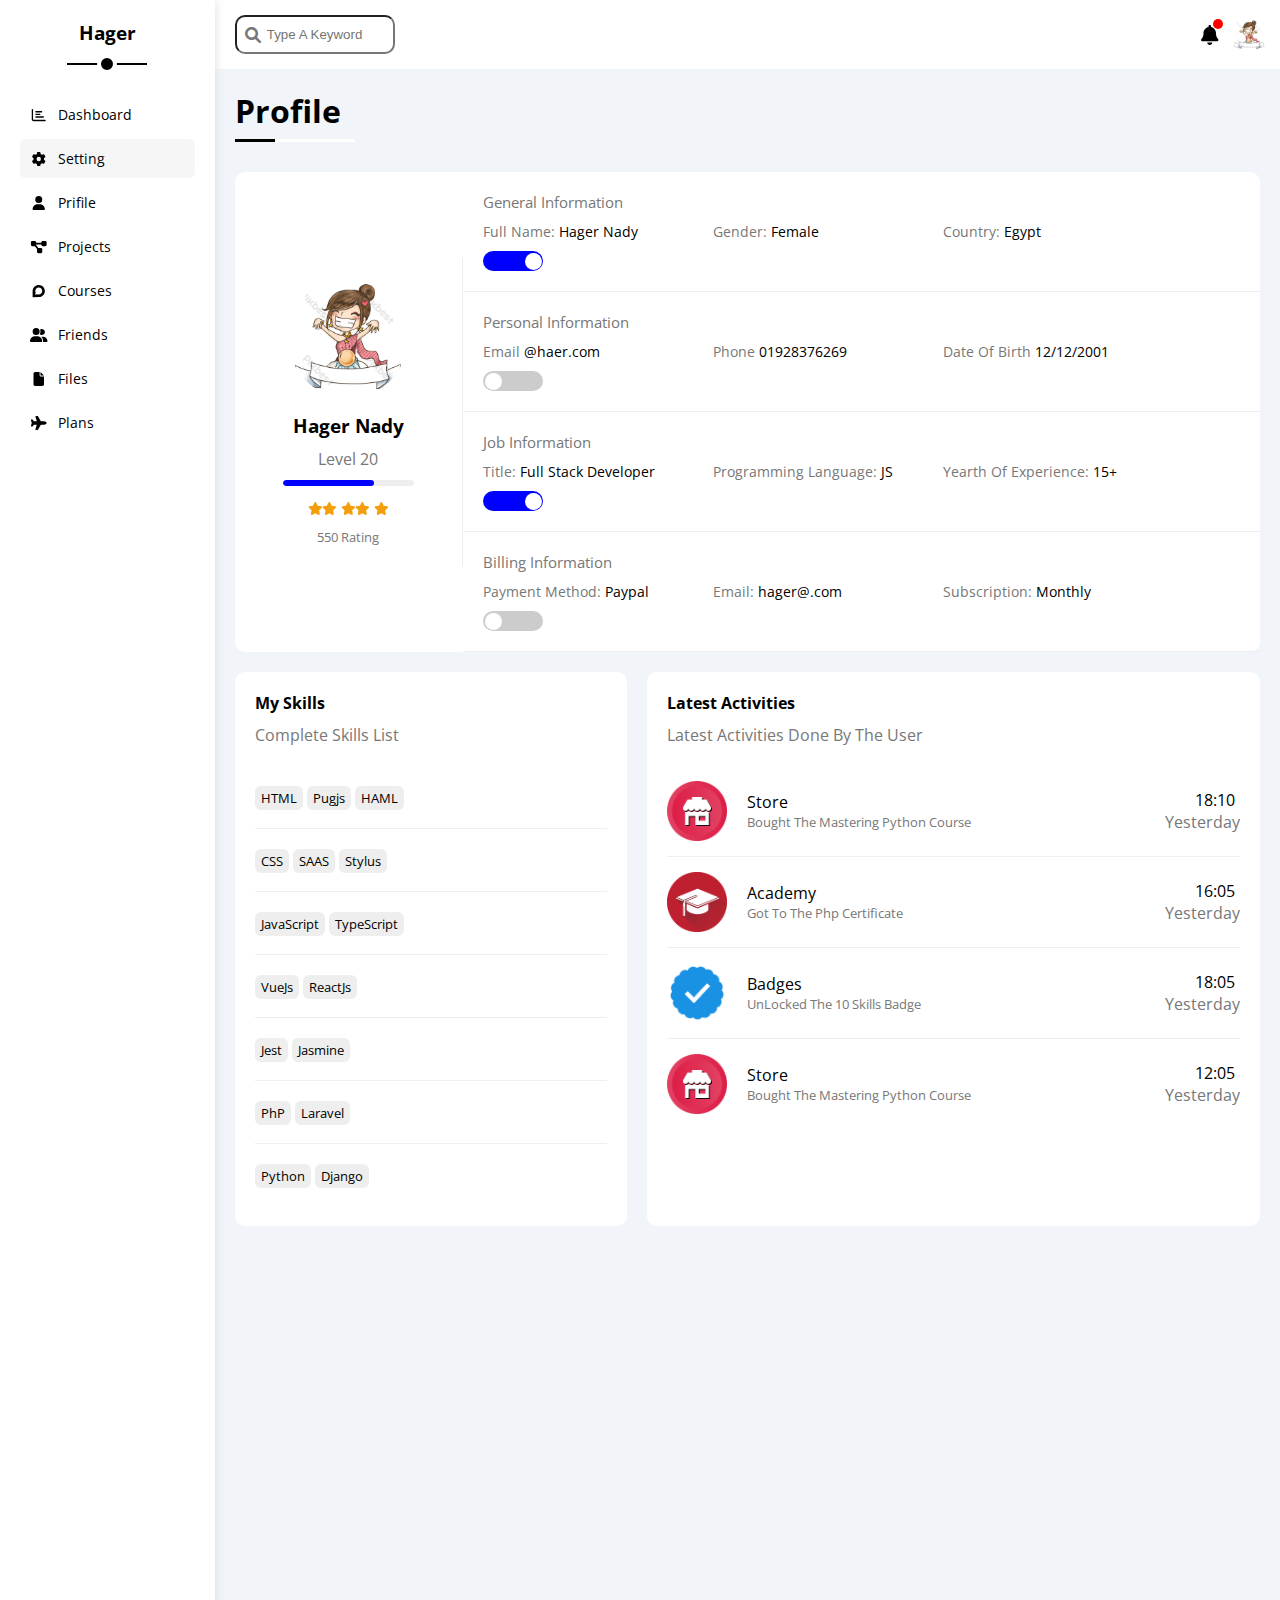
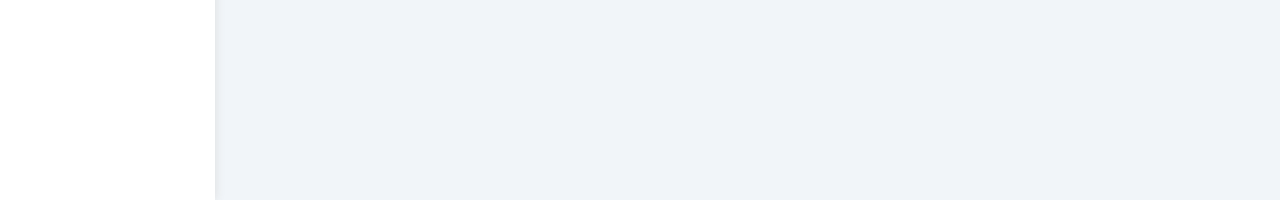
==== profile.html @ 261fcc60 "add profile page" ====
<!DOCTYPE html>
<html lang="en">

<head>
    <meta charset="UTF-8">
    <meta name="viewport" content="width=device-width, initial-scale=1.0">
    <title>Temblate4</title>
    <link rel="styles+heet" href="css/helpers/all.min.css">
    <link href="https://cdnjs.cloudflare.com/ajax/libs/font-awesome/6.0.0-beta3/css/all.min.css" rel="stylesheet">
    <link rel="stylesheet" href="css/helpers/reset.css">
    <link rel="stylesheet" href="css/helpers/global.css">
    <link rel="stylesheet" href="css/helpers/variables.css">
    <link rel="preconnect" href="https://fonts.googleapis.com">
    <link rel="preconnect" href="https://fonts.gstatic.com" crossorigin>
    <link href="https://fonts.googleapis.com/css2?family=Open+Sans:ital,wght@0,300..800;1,300..800&display=swap"
        rel="stylesheet">
    <link rel="stylesheet" href="css/style/framework.css">
    <link rel="stylesheet" href="css/style/sidebar-section.css">
    <link rel="stylesheet" href="css/mediaquery/sidebar-media.css">
    <link rel="stylesheet" href="css/style/head-section.css">
    <link rel="stylesheet" href="css/style/profile-section.css">
    <link rel="stylesheet" href="css/mediaquery/profile-media.css">


</head>

<body>


    <div class="page d-flex">
        <div class="sidebar bg-white p-20 p-relative">
            <h3 class="p-relative txt-c">Hager</h3>
            <ul>
                <li>
                    <a class="d-flex align-center fs-14 c-black rad-6 p-10" href="index.html">
                        <i class="fa-regular fa-chart-bar fa-fw"></i>
                        <span class="fs-14 hide-mobile">Dashboard</span>
                    </a>
                </li>
                <li>
                    <a class="active d-flex align-center fs-14 c-black rad-6 p-10" href="settings.html">
                        <i class="fa-solid fa-gear fa-fw"></i>
                        <span class="fs-14 hide-mobile">Setting</span>
                    </a>
                </li>
                <li>
                    <a class="d-flex align-center fs-14 c-black rad-6 p-10" href="profile.html">
                        <i class="fa-solid fa-user fa-fw"></i>
                        <span class="fs-14 hide-mobile">Prifile</span>
                    </a>
                </li>
                <li>
                    <a class="d-flex align-center fs-14 c-black rad-6 p-10" href="projects.html">
                        <i class="fa-solid fa-diagram-project fa-fw"></i>
                        <span class="fs-14 hide-mobile">Projects</span>
                    </a>
                </li>
                <li>
                    <a class="d-flex align-center fs-14 c-black rad-6 p-10" href="courses.html">
                        <i class="fa-brands fa-discourse fa-fw"></i>
                        <span class="fs-14 hide-mobile">Courses</span>
                    </a>
                </li>
                <li>
                    <a class="d-flex align-center fs-14 c-black rad-6 p-10" href="friends.html">
                        <i class="fa-solid fa-user-group fa-fw"></i>
                        <span class="fs-14 hide-mobile">Friends</span>
                    </a>
                </li>
                <li>
                    <a class="d-flex align-center fs-14 c-black rad-6 p-10" href="files.html">
                        <i class="fa-solid fa-file fa-fw"></i>
                        <span class="fs-14 hide-mobile">Files</span>
                    </a>
                </li>
                <li>
                    <a class="d-flex align-center fs-14 c-black rad-6 p-10" href="plans.html">
                        <i class="fa-solid fa-plane fa-fw"></i>
                        <span class="fs-14 hide-mobile">Plans</span>
                    </a>
                </li>
            </ul>
        </div>
        <div class="content w-full">
            <!-- Strart Head -->
            <div class="head bg-white p-15 between-flex">
                <div class="search p-relative">
                    <input class="p-10 .border-ccc rad-10" type="search" placeholder="Type A Keyword">
                </div>
                <div class="icons d-flex align-center">
                    <span class="p-relative notification">
                        <i class="fa-solid fa-bell fa-lg"></i>
                    </span>
                    <img src="images/header/avatar.jpg!w700wp" alt="">
                </div>
            </div>
            <!-- End Head -->

            <!-- Strart profile -->
            <h1 class="p-relative">Profile</h1>
            <div class="profile-page m-20 d-grid g-20">
                <div class="overview bg-white rad-10 d-flex align-center">
                    <div class="avatar-box txt-c p-20">
                        <img class="mb-10 rad-50" src="images/profle/avatar.jpg!w700wp" alt="">
                        <h3 class=" mb-10">Hager Nady</h3>
                        <p class="c-grey mb-10">Level 20</p>
                        <div class="leve-progress rad-6 bg-eee p-relative">
                            <span style="width: 70%;" class="progress rad-6"></span>
                        </div>
                        <div class="rating mt-10 mb-10 c-orange ">
                            <i class="fa-solid fa-star fs-13"></i><i class="fa-solid fa-star fs-13"></i>
                            <i class="fa-solid fa-star fs-13"></i><i class="fa-solid fa-star fs-13"></i>
                            <i class="fa-solid fa-star fs-13"></i>
                        </div>
                        <p class="c-grey fs-13">550 Rating</p>
                    </div>
                    <div class="info-box">
                        <!-- Start Information Row -->
                        <div class="box p-20 d-flex align-center ">
                            <h4 class=" c-grey w-full fs-15">General Information</h4>
                            <div class="fs-14">
                                <span class="c-grey">Full Name:</span>
                                <span>Hager Nady</span>
                            </div>
                            <div class="fs-14">
                                <span class="c-grey">Gender:</span>
                                <span>Female</span>
                            </div>
                            <div class="fs-14">
                                <span class="c-grey">Country:</span>
                                <span>Egypt</span>
                            </div>

                            <div>
                                <label class="d-flex align-center">
                                    <input class="toggle-check" type="checkbox" checked>
                                    <div class="toggle-switch"></div>
                                </label>
                            </div>
                        </div>
                        <!-- Start Information Row -->

                        <!-- Start Information Row -->
                        <div class="box p-20 d-flex align-center ">
                            <h4 class=" c-grey w-full fs-15">Personal Information</h4>
                            <div class="fs-14">
                                <span class="c-grey">Email</span>
                                <span>@haer.com</span>
                            </div>
                            <div class="fs-14">
                                <span class="c-grey">Phone</span>
                                <span>01928376269</span>
                            </div>
                            <div class="fs-14">
                                <span class="c-grey">Date Of Birth</span>
                                <span>12/12/2001</span>
                            </div>

                            <div>
                                <label class="d-flex align-center">
                                    <input class="toggle-check" type="checkbox">
                                    <div class="toggle-switch"></div>
                                </label>
                            </div>
                        </div>
                        <!-- Start Information Row -->

                        <!-- Start Information Row -->
                        <div class="box p-20 d-flex align-center ">
                            <h4 class=" c-grey w-full fs-15">Job Information</h4>
                            <div class="fs-14">
                                <span class="c-grey">Title:</span>
                                <span>Full Stack Developer</span>
                            </div>
                            <div class="fs-14">
                                <span class="c-grey">Programming Language:</span>
                                <span>JS</span>
                            </div>
                            <div class="fs-14">
                                <span class="c-grey">Yearth Of Experience:</span>
                                <span>15+</span>
                            </div>

                            <div>
                                <label class="d-flex align-center">
                                    <input class="toggle-check" type="checkbox" checked>
                                    <div class="toggle-switch"></div>
                                </label>
                            </div>
                        </div>
                        <!-- Start Information Row -->

                        <!-- Start Information Row -->
                        <div class="box p-20 d-flex align-center ">
                            <h4 class=" c-grey w-full fs-15">Billing Information</h4>
                            <div class="fs-14">
                                <span class="c-grey">Payment Method:</span>
                                <span>Paypal</span>
                            </div>
                            <div class="fs-14">
                                <span class="c-grey">Email:</span>
                                <span>hager@.com</span>
                            </div>
                            <div class="fs-14">
                                <span class="c-grey">Subscription:</span>
                                <span>Monthly</span>
                            </div>

                            <div>
                                <label class="d-flex align-center">
                                    <input class="toggle-check" type="checkbox">
                                    <div class="toggle-switch"></div>
                                </label>
                            </div>
                        </div>
                        <!-- Start Information Row -->
                    </div>
                </div>

                <div class="content d-flex g-20">
                    <div class="skills p-20 bg-white rad-10">
                        <h4 class="mb-10">My Skills</h4>
                        <p class="c-grey mb-20">Complete Skills List</p>
                        <div>
                            <span class="fs-13 bg-eee rad-6">HTML</span>
                            <span class="fs-13 bg-eee rad-6">Pugjs</span>
                            <span class="fs-13 bg-eee rad-6">HAML</span>
                        </div>
                        <div>
                            <span class="fs-13 bg-eee rad-6">CSS</span>
                            <span class="fs-13 bg-eee rad-6">SAAS</span>
                            <span class="fs-13 bg-eee rad-6">Stylus</span>
                        </div>
                        <div>
                            <span class="fs-13 bg-eee rad-6">JavaScript</span>
                            <span class="fs-13 bg-eee rad-6">TypeScript</span>
                        </div>
                        <div>
                            <span class="fs-13 bg-eee rad-6">VueJs</span>
                            <span class="fs-13 bg-eee rad-6">ReactJs</span>
                        </div>
                        <div>
                            <span class="fs-13 bg-eee rad-6">Jest</span>
                            <span class="fs-13 bg-eee rad-6">Jasmine</span>
                        </div>
                        <div>
                            <span class="fs-13 bg-eee rad-6">PhP</span>
                            <span class="fs-13 bg-eee rad-6">Laravel</span>
                        </div>
                        <div>
                            <span class="fs-13 bg-eee rad-6">Python</span>
                            <span class="fs-13 bg-eee rad-6">Django</span>
                        </div>
                    </div>


                    <div class="activities p-20 bg-white rad-10">
                        <h4 class="mb-10">Latest Activities</h4>
                        <p class="c-grey mb-20">Latest Activities Done By The User</p>
                        <div class="box between-flex p-t-b-15">
                            <div class="other-data d-flex g-20 align-center">
                                <img src="images/profle/activity-01.png" alt="">
                                <div>
                                    <span>Store</span>
                                    <p class="c-grey fs-13">Bought The Mastering Python Course</p>
                                </div>
                            </div>
                            <div>
                                <span class="ml-30">18:10</span>
                                <p class="c-grey">Yesterday</p>
                            </div>
                        </div>

                        <div class="box between-flex p-t-b-15">
                            <div class="other-data d-flex g-20 align-center">
                                <img src="images/profle/activity-02.png" alt="">
                                <div>
                                    <span>Academy</span>
                                    <p class="c-grey fs-13">Got To The Php Certificate</p>
                                </div>
                            </div>
                            <div>
                                <span class="ml-30">16:05</span>
                                <p class="c-grey">Yesterday</p>
                            </div>
                        </div>

                        <div class="box between-flex p-t-b-15">
                            <div class="other-data d-flex g-20 align-center">
                                <img src="images/profle/activity-03.png" alt="">
                                <div>
                                    <span>Badges</span>
                                    <p class="c-grey fs-13">UnLocked The 10 Skills Badge</p>
                                </div>
                            </div>
                            <div>
                                <span class="ml-30">18:05</span>
                                <p class="c-grey">Yesterday</p>
                            </div>
                        </div>

                        <div class="box between-flex p-t-b-15">
                            <div class="other-data d-flex g-20 align-center">
                                <img src="images/profle/activity-01.png" alt="">
                                <div>
                                    <span>Store</span>
                                    <p class="c-grey fs-13">Bought The Mastering Python Course</p>
                                </div>
                            </div>
                            <div>
                                <span class="ml-30">12:05</span>
                                <p class="c-grey">Yesterday</p>
                            </div>
                        </div>
                    </div>
                </div>

            </div>
            <script src="js/all.min.js"></script>
</body>

</html>
---- css/helpers/global.css ----
html {
    scroll-behavior: smooth;
}

body {
    font-family: "Open Sans", sans-serif;
}


ul {
    list-style: none;
}

a {
    text-decoration: none;
}

*:focus {
    outline: none;
}

.container {
    padding-left: 15px;
    padding-right: 15px;
    margin-left: auto;
    margin-right: auto;
}

::-webkit-scrollbar {
    width: 15px;
}

::-webkit-scrollbar-track {
    background-color: white;
}

::-webkit-scrollbar-thumb {
    background-color: var(--main-color);
    transition: var(--main-transition);
    -webkit-transition: var(--main-transition);
    -moz-transition: var(--main-transition);
    -ms-transition: var(--main-transition);
    -o-transition: var(--main-transition);
}

::-webkit-scrollbar-thumb:hover {
    background-color: var(--main-ultr-color);
}
---- css/helpers/variables.css ----
:root {
    --main-transition: 0.3s;
    --fa-style-family: "Font Awesome 6 Free";
    --grey-color: #777;
    --red-color: red;
    --main-color: blue;
    --main-ultr-color: rgb(6, 6, 230);
    --blue: rgb(0 117 255 / 20%);
    --orange: #f59e0b;
    --green: #22c55e;
    --color-deleted : #77777717;
    /* --face-color */
}
---- css/style/framework.css ----
/* Start box flex*/
@media(max-width:767px) {
    .hide-mobile {
        display: none;
    }

    .d-block-mobile {
        display: block;
    }
}

.d-block {
    display: block;
}

.d-inline-block {
    display: inline-block;
}

.d-flex {
    display: flex;
}

.flex-column {
    flex-direction: column;
}

.flex-wrap {
    flex-wrap: wrap;
}

.align-center {
    align-items: center;
}

.justify-center {
    justify-content: center;
}

.just-around {
    justify-content: space-around;
}

.space-between {
    justify-content: space-between;
}

.d-grid {
    display: grid;
}

.g-5 {
    gap: 5px;
}

.g-10 {
    gap: 10px;
}

.g-15 {
    gap: 15px;
}

.g-20 {
    gap: 20px;
}

.g-100 {
    gap: 100px;
}

/* End box flex*/


/* Start width */
.w-full {
    width: 100%;
}

.w-fit {
    width: fit-content;
}

.h-full {
    height: 100%;
}

/* End width */

/* Start padding + margin */
.p-5 {
    padding: 5px;
}

.p-8 {
    padding: 8px;
}

.p-10 {
    padding: 10px;
}

.p-15 {
    padding: 15px;
}

.p-20 {
    padding: 20px;
}

.p {
    padding: 10px 0px;
}

.p-5 {
    padding: 5px;
}

.pr-10 {
    padding-right: 10px;
}

.pr-15 {
    padding-right: 15px;
}

.pr-20 {
    padding-right: 20px;
}

.pr-25 {
    padding-right: 25px;
}


.p-t-b-20 {
    padding: 20px 0px;
}

.p-t-b-15 {
    padding: 15px 0px;
}

.pb-20 {
    padding-bottom: 20px;
}

.pb-10 {
    padding-bottom: 10px;
}


.m-0 {
    margin: 0;
}

.m-auto {
    margin: auto;
}

.m-10 {
    margin: 10p;
}

.m-15 {
    margin: 15px;
}

.m-20 {
    margin: 20px;
}

.mt-0 {
    margin-top: 0;
}

.mt-5 {
    margin-top: 5px;
}

.mt-10 {
    margin-top: 10px;
}

.mt-20 {
    margin-top: 20px;
}

.mt-25 {
    margin-top: 25px;
}

.mt-40 {
    margin-top: 40px;
}

.mr-5 {
    margin-right: 5px;
}

.mb-5 {
    margin-bottom: 5px;
}

.mb-10 {
    margin-bottom: 10px;
}

.mb-15 {
    margin-bottom: 15px;
}

.mb-20 {
    margin-bottom: 20px;
}

.ml-10 {
    margin-left: 10px;
}

.ml-20 {
    margin-left: 20px;
}

.ml-30 {
    margin-left: 30px;
}

/*End padding + margin */

/* Start color */
.bg-white {
    background-color: white;
}

.bg-eee {
    background-color: #eee;
}

.bg-blue {
    background-color: var(--main-color);
}

.bg-orange {
    background-color: var(--orange);
}

.bg-green {
    background-color: var(--green);
}

.bg-red {
    background-color: red;
}

.c-black {
    color: black;
}

.c-grey {
    color: var(--grey-color);
}

.c-orange {
    color: var(--orange);
}

.c-deleted {
    color: var(--color-deleted);
}


.c-white {
    color: white;
}

.c-blue {
    color: var(--main-color);
}

.c-orange {
    color: var(--orange);
}

.c-green {
    color: var(--green);
}

@media(max-width:767px) {
    .black-mobile {
        color: black;
    }
}

/* End color */

/* Start position */
.p-relative {
    position: relative;
}

/* End position */

/* Start fonts*/
.txt-c {
    text-align: center;
}

.txt-capital {
    text-transform: capitalize;
}

.fs-10 {
    font-size: 10px;
}

.fs-12 {
    font-size: 12px;
}

.fs-14 {
    font-size: 14px;
}

.fs-13 {
    font-size: 13px;
}

.fs-15 {
    font-size: 15px;
}

.fs-16 {
    font-size: 16px;
}

.fs-17 {
    font-size: 17px;
}

.fs-20 {
    font-size: 20px;
}

.fs-25 {
    font-size: 25px;
}

.fs-30 {
    font-size: 30px;
}

.fs-40 {
    font-size: 45px;
}

.fw-bold {
    font-weight: bold;
}

.line-through {
    text-decoration: line-through;
}


@media(max-width:767px) {
    .txt-c-mobile {
        text-align: center;
    }

    .d-block-mobile {
        display: block;
    }
}

/* End fonts */

/* Start border */
.rad-6 {
    border-radius: 6px;
    -webkit-border-radius: 6px;
    -moz-border-radius: 6px;
    -ms-border-radius: 6px;
    -o-border-radius: 6px;
}

.rad-10 {
    border-radius: 10px;
    -webkit-border-radius: 10px;
    -moz-border-radius: 10px;
    -ms-border-radius: 10px;
    -o-border-radius: 10px;
}

.rad-50 {
    border-radius: 50%;
    -webkit-border-radius: 50%;
    -moz-border-radius: 50%;
    -ms-border-radius: 50%;
    -o-border-radius: 50%;
}

.b-none {
    border: none;
}

.border-ccc {
    border: 1px solid #ccc;
}

.b-bottom {
    border-bottom: 1px solid #ccc;
}

.b-right {
    border-right: 1px solid #ccc;
}


/* End border*/

/* Start Component */
.between-flex {
    display: flex;
    align-items: center;
    justify-content: space-between;
}

.center-flex {
    display: flex;
    align-items: center;
    justify-content: center;
}

.just-between {
    justify-content: space-between;
}

.btn-shape {
    padding: 4px 10px;
}

/* End Component */
---- css/style/sidebar-section.css ----
.page {
    background-color: #f1f5f9;
    min-height: 200vh;
}

.sidebar {
    width: 250px;
    box-shadow: 0 0 10px #ddd;
}

.sidebar>h3 {
    margin-bottom: 50px;
}

.sidebar ul li a{
    transition: var(--main-transition);
    -webkit-transition: var(--main-transition);
    -moz-transition: var(--main-transition);
    -ms-transition: var(--main-transition);
    -o-transition: var(--main-transition);
    margin-bottom: 5px;
}

.sidebar ul li a:hover , .sidebar ul li a.active{
    background-color: #f6f6f6;
}
.sidebar ul li a span{
    margin-left: 10px;
}
---- css/mediaquery/sidebar-media.css ----
@media(max-width:767px) {
    .sidebar {
        width: 58px;
        padding: 10px;
    }

    .sidebar h3 {
        font-size: 13px;
        margin-bottom: 15px;
    }

}

@media(min-width:768px) {

    .sidebar>h3::before,
    .sidebar>h3::after {
        content: "";
        background-color: black;
        left: 50%;
        transform: translateX(-50%);
        position: absolute;
    }

    .sidebar>h3::before {
        bottom: -20px;
        height: 2px;
        width: 80px;

    }

    .sidebar>h3::after {
        bottom: -29px;
        height: 12px;
        width: 12px;
        border-radius: 50%;
        border: 4px solid white;
    }
}
---- css/style/head-section.css ----
.content {
    overflow: hidden;
}

.content .head .search::before {
    font-family: var(--fa-style-family);
    content: "\f002";
    font-weight: 900;
    position: absolute;
    top: 50%;
    transform: translateY(-50%);
    left: 15px;
    color: var(--grey-color);
}
 

.content .head .search input {
    margin-left: 5px;
    padding-left: 30px;
    width: 160px;
    transition: width 0.3s;
    -webkit-transition: width 0.3s;
    -moz-transition: width 0.3s;
    -ms-transition: width 0.3s;
    -o-transition: width 0.3s;
}

.content .head .search input:focus {
    outline-color: #ddd;
    width: 200px;
}
.content .head .search input:focus::placeholder{
  color: transparent;
}

.content .head .icons .notification::before {
    content: "";
    background-color: var(--red-color);
    width: 10px;
    height: 10px;
    border-radius: 50%;
    position: absolute;
    top: -5px;
    right: -5px;
}

.content .head .icons  img {
    width: 32px;
    height: 32px;
    margin-left: 15px;
}

.page h1 {
    margin: 20px 20px 40px;
}

.page h1::before,
.page h1::after {
    content: "";
    height: 3px;
    background-color: black;
    position: absolute;
    left: 0;
    bottom: -10px;
}

.page h1::before {
    width: 120px;
    background-color: white;
}
.page h1::after {
    width: 40px;
    background-color: black;
}
---- css/style/profile-section.css ----
.profile-page .overview .avatar-box {
    width: 300px;
}

.profile-page .overview .avatar-box>img {
    width: 120px;
}

.profile-page .overview .avatar-box .leve-progress {
    height: 6px;
    width: 70%;
    overflow: hidden;
    margin: auto;
}

.profile-page .overview .avatar-box .leve-progress .progress {
    background-color: var(--main-color);
    position: absolute;
    left: 0;
    top: 0;
    height: 100%;
}

.profile-page .overview .info-box .box {
    flex-wrap: wrap;
    border-bottom: 1px solid #eee;
    transition: var(--main-transition);
    -webkit-transition: var(--main-transition);
    -moz-transition: var(--main-transition);
    -ms-transition: var(--main-transition);
    -o-transition: var(--main-transition);
}

.profile-page .overview .info-box .box h4 {
    font-weight: normal;
}

.profile-page .overview .info-box .box:hover {}


/* start toggle */
.toggle-check {
    -webkit-appearance: none;
    appearance: none;
}

.toggle-switch {
    background-color: #ccc;
    width: 60px;
    height: 20px;
    position: relative;
    border-radius: 16px;
    -webkit-border-radius: 16px;
    -moz-border-radius: 16px;
    -ms-border-radius: 16px;
    -o-border-radius: 16px;
    transition: var(--main-transition);
    -webkit-transition: var(--main-transition);
    -moz-transition: var(--main-transition);
    -ms-transition: var(--main-transition);
    -o-transition: var(--main-transition);
    cursor: pointer;
}

.toggle-switch::before {
    content: "";
    background-color: white;
    width: 17px;
    height: 17px;
    position: absolute;
    border-radius: 50%;
    -webkit-border-radius: 50%;
    -moz-border-radius: 50%;
    -ms-border-radius: 50%;
    -o-border-radius: 50%;
    top: 1.5px;
    left: 2px;
    transition: var(--main-transition);
    -webkit-transition: var(--main-transition);
    -moz-transition: var(--main-transition);
    -ms-transition: var(--main-transition);
    -o-transition: var(--main-transition);
}

.toggle-check:checked+.toggle-switch {
    background-color: var(--main-color);
}

.toggle-check:checked+.toggle-switch::before {
    content: "";
    background-color: white;
    width: 17px;
    height: 17px;
    position: absolute;
    border-radius: 50%;
    -webkit-border-radius: 50%;
    -moz-border-radius: 50%;
    -ms-border-radius: 50%;
    -o-border-radius: 50%;
    top: 1.5px;
    left: 42px;
}

/* end toggle */

/* start content */
.profile-page .content .skills {
    width: 400px;
}

.profile-page .content .skills div span {
    padding: 3px 6px;
}

.profile-page .content .activities {
    width: calc(100% - 400px);
}

.profile-page .content .skills>div {
    padding: 20px 0px;
}

.profile-page .content .skills>div:not(:last-of-type) {
    border-bottom: 1px solid #eee;
}

.profile-page .content .activities .box:not(:last-of-type) {
    border-bottom: 1px solid #eee;
}

.profile-page .content .activities .box img {
    width: 60px;
    height: 60px;
}
---- css/mediaquery/profile-media.css ----
@media(min-width:768px) {
    .profile-page .overview .avatar-box {
        border-right: 1px solid #eee;
    }

    .profile-page .overview .info-box .box>div {
        min-width: 230px;
        padding: 10px 0px 0px;
    }
}

@media(max-width:767px) {
    .profile-page .overview {
        flex-direction: column;
    }

    .profile-page .info-box .box {
        text-align: center;
    }

    .profile-page .info-box .box h4 {
        font-size: 18px;
    }

    .profile-page .info-box .box label {
        justify-content: center
    }

    .profile-page .overview .info-box .box>div {
        min-width: 250px;
        padding: 10px 0px 0px;
    }

    /* .profile-page .content {
        flex-direction: column;
    } */

    .profile-page .content .activities {
        width: 100%;
    }

    .profile-page .content .skills>div {
        width: 260px;

    }

    .profile-page .content .activities .box {
        flex-direction: column;
    }

    .profile-page .content .activities .box .other-data {
        flex-direction: column;
        text-align: center;
        gap: 10px;
    }

    .profile-page .content .activities .box .other-data span {
        display: block;
        padding-bottom: 5px;
    }

    .profile-page .content .activities .box .other-data p {
        padding-bottom: 5px;
    }


    .profile-page .content .activities .box div+div>span {
        display: block;
        margin-left: 15px;
        margin-bottom: 10px;
    }

}

@media(max-width:1200px) {
    .profile-page .content {
        flex-direction: column;
    }
    .profile-page .content .skills {
        width: 100%;
    }
    .profile-page .content .activities {
        width: 100%;
    }
}
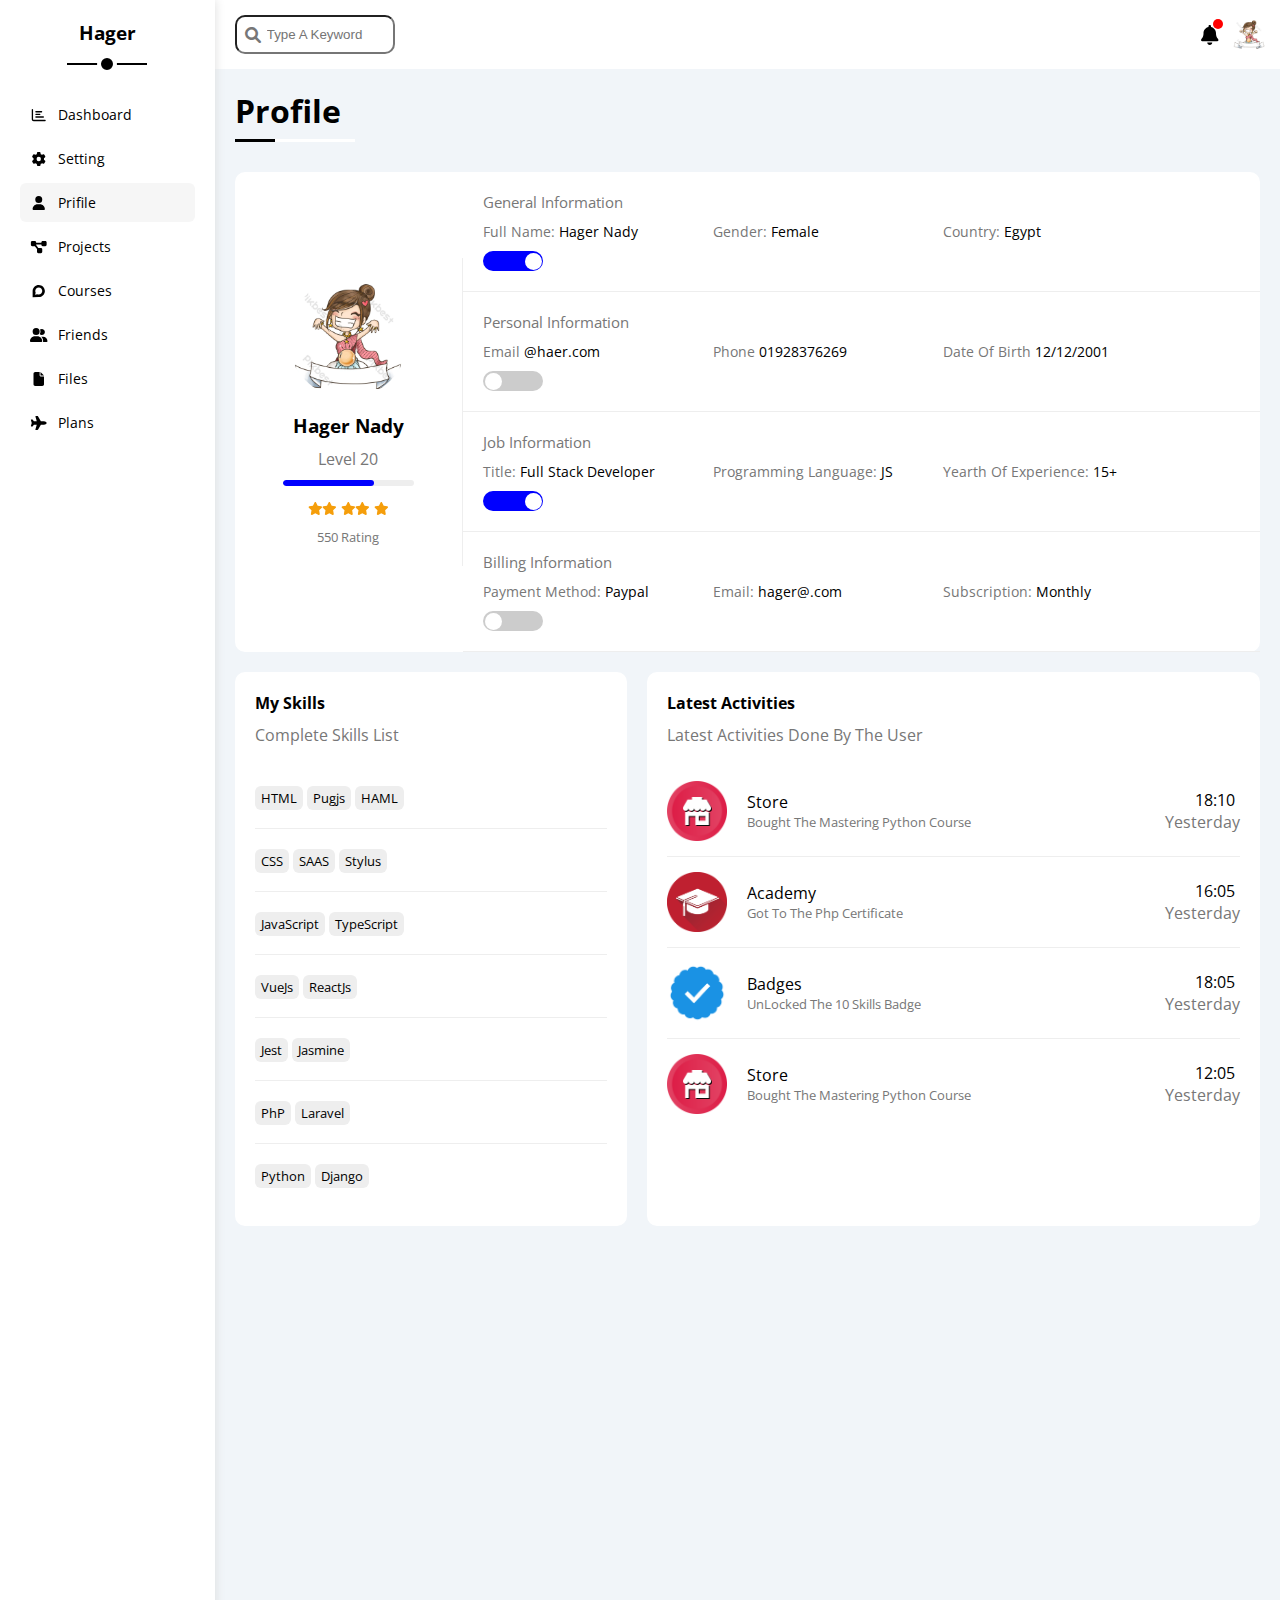
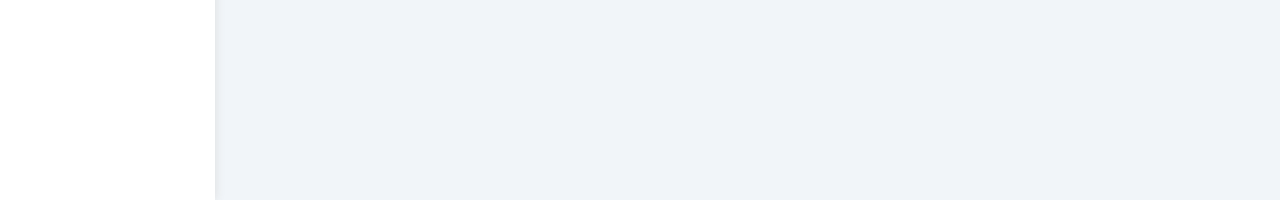
==== commit 8ffa197c: "test project" ====
--- a/profile.html
+++ b/profile.html
@@ -38,13 +38,13 @@
                     </a>
                 </li>
                 <li>
-                    <a class="active d-flex align-center fs-14 c-black rad-6 p-10" href="settings.html">
+                    <a class="d-flex align-center fs-14 c-black rad-6 p-10" href="settings.html">
                         <i class="fa-solid fa-gear fa-fw"></i>
                         <span class="fs-14 hide-mobile">Setting</span>
                     </a>
                 </li>
                 <li>
-                    <a class="d-flex align-center fs-14 c-black rad-6 p-10" href="profile.html">
+                    <a class="active d-flex align-center fs-14 c-black rad-6 p-10" href="profile.html">
                         <i class="fa-solid fa-user fa-fw"></i>
                         <span class="fs-14 hide-mobile">Prifile</span>
                     </a>
@@ -314,8 +314,9 @@
                         </div>
                     </div>
                 </div>
-
             </div>
+        </div>
+            <!-- End profile -->
             <script src="js/all.min.js"></script>
 </body>
 
--- a/css/style/framework.css
+++ b/css/style/framework.css
@@ -49,6 +49,11 @@
     display: grid;
 }
 
+.g-3 {
+    gap: 3px;
+}
+
+
 .g-5 {
     gap: 5px;
 }
@@ -116,6 +121,10 @@
     padding: 5px;
 }
 
+.pr-5 {
+    padding-right: 5px;
+}
+
 .pr-10 {
     padding-right: 10px;
 }
@@ -180,6 +189,10 @@
 
 .mt-10 {
     margin-top: 10px;
+}
+
+.mt-15 {
+    margin-top: 15px;
 }
 
 .mt-20 {
@@ -255,6 +268,10 @@
 
 .c-black {
     color: black;
+}
+
+.c-red {
+    color: red;
 }
 
 .c-grey {
@@ -314,6 +331,10 @@
     font-size: 10px;
 }
 
+.fs-11 {
+    font-size: 11px;
+}
+
 .fs-12 {
     font-size: 12px;
 }
@@ -358,8 +379,16 @@
     font-weight: bold;
 }
 
+.fw-normal {
+    font-weight: normal;
+}
+
 .line-through {
     text-decoration: line-through;
+}
+
+.line-height {
+    line-height: 1.5;
 }
 
 
@@ -408,6 +437,10 @@
     border: 1px solid #ccc;
 }
 
+.b-top {
+    border-top: 1px solid #ccc;
+}
+
 .b-bottom {
     border-bottom: 1px solid #ccc;
 }
